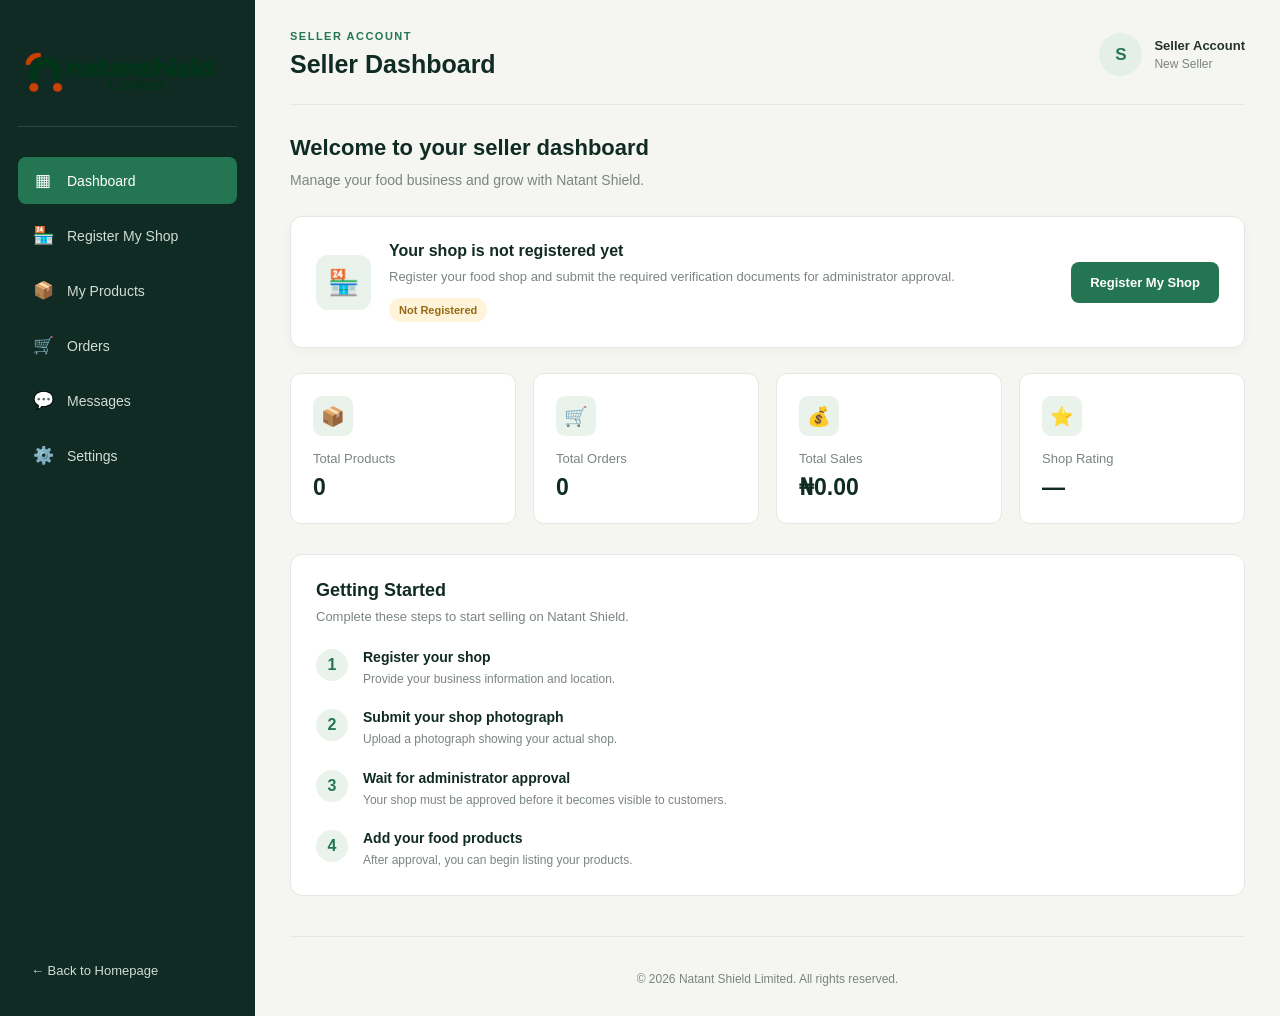
==== Seller/seller.html @ 975fc5e2 "first commit" ====
<!DOCTYPE html>
<html lang="en">

<head>
    <meta charset="UTF-8">
    <meta name="viewport" content="width=device-width, initial-scale=1.0">

    <title>Seller Portal | Natant Shield Limited</title>

    <link rel="stylesheet" href="seller.css">
</head>

<body>

    <div class="seller-layout">

        <!-- SIDEBAR -->
        <aside class="seller-sidebar">

            <div class="seller-brand">
                <img src="../Assets/Logo.png" alt="Natant Shield Logo">
                <div>
                </div>
            </div>

            <nav class="seller-navigation">

                <a href="#dashboard" class="nav-link active">
                    <span>▦</span>
                    Dashboard
                </a>

                <a href="#shop-registration" class="nav-link">
                    <span>🏪</span>
                    Register My Shop
                </a>

                <a href="#products" class="nav-link">
                    <span>📦</span>
                    My Products
                </a>

                <a href="#orders" class="nav-link">
                    <span>🛒</span>
                    Orders
                </a>

                <a href="#messages" class="nav-link">
                    <span>💬</span>
                    Messages
                </a>

                <a href="#settings" class="nav-link">
                    <span>⚙️</span>
                    Settings
                </a>

            </nav>

            <div class="sidebar-bottom">
                <a href="../index.html" class="back-home">
                    ← Back to Homepage
                </a>
            </div>

        </aside>


        <!-- MAIN CONTENT -->
        <main class="seller-main">

            <!-- TOP BAR -->
            <header class="seller-topbar">

                <div>
                    <p class="welcome-label">SELLER ACCOUNT</p>
                    <h1>Seller Dashboard</h1>
                </div>

                <div class="seller-profile">
                    <div class="profile-avatar">S</div>
                    <div>
                        <h3>Seller Account</h3>
                        <p>New Seller</p>
                    </div>
                </div>

            </header>


            <!-- DASHBOARD -->
            <section id="dashboard" class="seller-section">

                <div class="dashboard-heading">
                    <div>
                        <h2>Welcome to your seller dashboard</h2>
                        <p>
                            Manage your food business and grow with Natant Shield.
                        </p>
                    </div>
                </div>


                <!-- SHOP STATUS -->
                <div class="shop-status-card">

                    <div class="status-icon">🏪</div>

                    <div class="status-information">
                        <h3>Your shop is not registered yet</h3>

                        <p>
                            Register your food shop and submit the required
                            verification documents for administrator approval.
                        </p>

                        <span class="status-badge pending">
                            Not Registered
                        </span>
                    </div>

                    <a href="#shop-registration" class="primary-button">
                        Register My Shop
                    </a>

                </div>


                <!-- OVERVIEW CARDS -->
                <div class="overview-grid">

                    <div class="overview-card">
                        <span class="overview-icon">📦</span>
                        <p>Total Products</p>
                        <h2>0</h2>
                    </div>

                    <div class="overview-card">
                        <span class="overview-icon">🛒</span>
                        <p>Total Orders</p>
                        <h2>0</h2>
                    </div>

                    <div class="overview-card">
                        <span class="overview-icon">💰</span>
                        <p>Total Sales</p>
                        <h2>₦0.00</h2>
                    </div>

                    <div class="overview-card">
                        <span class="overview-icon">⭐</span>
                        <p>Shop Rating</p>
                        <h2>—</h2>
                    </div>

                </div>


                <!-- GETTING STARTED -->
                <div class="getting-started">

                    <h2>Getting Started</h2>

                    <p>Complete these steps to start selling on Natant Shield.</p>

                    <div class="getting-started-list">

                        <div class="getting-started-item">
                            <span>1</span>
                            <div>
                                <h3>Register your shop</h3>
                                <p>Provide your business information and location.</p>
                            </div>
                        </div>

                        <div class="getting-started-item">
                            <span>2</span>
                            <div>
                                <h3>Submit your shop photograph</h3>
                                <p>Upload a photograph showing your actual shop.</p>
                            </div>
                        </div>

                        <div class="getting-started-item">
                            <span>3</span>
                            <div>
                                <h3>Wait for administrator approval</h3>
                                <p>Your shop must be approved before it becomes visible to customers.</p>
                            </div>
                        </div>

                        <div class="getting-started-item">
                            <span>4</span>
                            <div>
                                <h3>Add your food products</h3>
                                <p>After approval, you can begin listing your products.</p>
                            </div>
                        </div>

                    </div>

                </div>

            </section>


            <!-- SHOP REGISTRATION -->
            <section id="shop-registration" class="seller-section">

                <div class="page-heading">
                    <h2>Register Your Shop</h2>
                    <p>
                        Tell us about your food business.
                    </p>
                </div>

                <div class="information-card">

                    <div class="information-heading">
                        <h3>Shop Registration</h3>
                        <p>
                            All shop registrations are reviewed by Natant Shield administrators.
                        </p>
                    </div>

                    <form id="shopRegistrationForm">

                        <div class="form-group">
                            <label for="shopName">Shop Name</label>
                            <input
                                type="text"
                                id="shopName"
                                placeholder="Enter your shop name"
                                required
                            >
                        </div>

                        <div class="form-group">
                            <label for="ownerName">Shop Owner's Full Name</label>
                            <input
                                type="text"
                                id="ownerName"
                                placeholder="Enter your full name"
                                required
                            >
                        </div>

                        <div class="form-row">

                            <div class="form-group">
                                <label for="sellerEmail">Email Address</label>
                                <input
                                    type="email"
                                    id="sellerEmail"
                                    placeholder="Enter your email"
                                    required
                                >
                            </div>

                            <div class="form-group">
                                <label for="sellerPhone">Phone Number</label>
                                <input
                                    type="tel"
                                    id="sellerPhone"
                                    placeholder="Enter your phone number"
                                    required
                                >
                            </div>

                        </div>

                        <div class="form-group">
                            <label for="shopDescription">About Your Shop</label>
                            <textarea
                                id="shopDescription"
                                rows="4"
                                placeholder="Describe the food items your shop sells..."
                                required
                            ></textarea>
                        </div>

                        <div class="form-row">

                            <div class="form-group">
                                <label for="shopState">State</label>
                                <select id="shopState" required>
                                    <option value="">Select state</option>
                                </select>
                            </div>

                            <div class="form-group">
                                <label for="shopCity">City / Town</label>
                                <input
                                    type="text"
                                    id="shopCity"
                                    placeholder="Enter your city or town"
                                    required
                                >
                            </div>

                        </div>

                        <div class="form-group">
                            <label for="shopAddress">Full Shop Address</label>
                            <textarea
                                id="shopAddress"
                                rows="3"
                                placeholder="Enter your actual shop address"
                                required
                            ></textarea>
                        </div>


                        <!-- SHOP PHOTOGRAPH -->
                        <div class="form-group">

                            <label for="shopPhotograph">
                                Photograph of Your Actual Shop
                            </label>

                            <div class="upload-box">

                                <span class="upload-icon">📷</span>

                                <p>
                                    Upload a clear photograph of your actual shop.
                                </p>

                                <input
                                    type="file"
                                    id="shopPhotograph"
                                    accept="image/*"
                                    required
                                >

                                <small>
                                    The photograph will be reviewed by our administrators.
                                </small>

                            </div>

                        </div>


                        <!-- TERMS -->
                        <div class="terms-box">

                            <label class="terms-label">
                                <input
                                    type="checkbox"
                                    id="sellerTerms"
                                    required
                                >

                                <span>
                                    I confirm that the information provided is
                                    accurate and that the photograph represents
                                    my actual shop. I understand that deliberate
                                    misrepresentation may result in rejection,
                                    suspension or revocation of my shop access,
                                    subject to Natant Shield's applicable policies
                                    and terms.
                                </span>

                            </label>

                        </div>

                        <div id="registrationMessage" class="form-message"></div>

                        <button type="submit" class="primary-button">
                            Submit Shop Registration
                        </button>

                    </form>

                </div>

            </section>


            <!-- PRODUCTS -->
            <section id="products" class="seller-section">

                <div class="page-heading">
                    <h2>My Products</h2>
                    <p>Manage the food items listed in your shop.</p>
                </div>

                <div class="empty-state">
                    <span>📦</span>
                    <h3>No Products Yet</h3>
                    <p>
                        Your shop must be approved before you can add products.
                    </p>
                </div>

            </section>


            <!-- ORDERS -->
            <section id="orders" class="seller-section">

                <div class="page-heading">
                    <h2>Orders</h2>
                    <p>View and manage customer orders.</p>
                </div>

                <div class="empty-state">
                    <span>🛒</span>
                    <h3>No Orders Yet</h3>
                    <p>Your customer orders will appear here.</p>
                </div>

            </section>


            <!-- MESSAGES -->
            <section id="messages" class="seller-section">

                <div class="page-heading">
                    <h2>Messages</h2>
                    <p>Communicate with your customers.</p>
                </div>

                <div class="empty-state">
                    <span>💬</span>
                    <h3>No Messages Yet</h3>
                    <p>Your customer conversations will appear here.</p>
                </div>

            </section>


            <!-- SETTINGS -->
            <section id="settings" class="seller-section">

                <div class="page-heading">
                    <h2>Account Settings</h2>
                    <p>Manage your seller account information.</p>
                </div>

                <div class="empty-state">
                    <span>⚙️</span>
                    <h3>Settings</h3>
                    <p>Account settings will be available here.</p>
                </div>

            </section>


            <footer class="seller-footer">
                <p>
                    © 2026 Natant Shield Limited. All rights reserved.
                </p>
            </footer>

        </main>

    </div>

    <script src="../Shared/data.js"></script>
    <script src="seller.js"></script>

</body>

</html>
---- Seller/seller.css ----
/* ========================================
   NATANT SHIELD LIMITED
   SELLER PORTAL STYLING
======================================== */


/* GLOBAL SETTINGS */

* {
    margin: 0;
    padding: 0;
    box-sizing: border-box;
}

:root {
    --primary: #102A24;
    --secondary: #247653;
    --secondary-dark: #195C40;
    --gold: #D6A75D;
    --background: #F5F6F2;
    --white: #FFFFFF;
    --text: #26332D;
    --muted: #7B8580;
    --border: #E2E8E3;
    --danger: #C74646;
}

body {
    font-family: Arial, Helvetica, sans-serif;
    background: var(--background);
    color: var(--text);
    min-height: 100vh;
}

button,
input,
textarea,
select {
    font: inherit;
}

a {
    text-decoration: none;
    color: inherit;
}


/* ========================================
   MAIN LAYOUT
======================================== */

.seller-layout {
    display: flex;
    min-height: 100vh;
}


/* ========================================
   SIDEBAR
======================================== */

.seller-sidebar {
    width: 255px;
    min-height: 100vh;
    background: var(--primary);
    color: var(--white);
    padding: 25px 18px;
    display: flex;
    flex-direction: column;
    flex-shrink: 0;
}

.seller-brand {
    display: flex;
    align-items: center;
    gap: 5px;
    padding: 0 1px 1px;
    border-bottom: 1px solid rgba(255,255,255,0.12);
}

.seller-brand img {
    width: 200px;
    height: 100px;
    object-fit: contain;
    border-radius: 8px;
}

.seller-brand h2 {
    font-size: 17px;
    font-weight: 700;
}

.seller-brand p {
    color: #B8C8BF;
    font-size: 12px;
    margin-top: 4px;
}


/* NAVIGATION */

.seller-navigation {
    display: flex;
    flex-direction: column;
    gap: 8px;
    margin-top: 30px;
}

.nav-link {
    display: flex;
    align-items: center;
    gap: 13px;
    padding: 13px 14px;
    border-radius: 8px;
    color: #D2DDD6;
    font-size: 14px;
    transition: 0.25s ease;
}

.nav-link span {
    width: 22px;
    font-size: 17px;
    text-align: center;
}

.nav-link:hover,
.nav-link.active {
    background: var(--secondary);
    color: var(--white);
}

.sidebar-bottom {
    margin-top: auto;
    padding-top: 25px;
}

.back-home {
    display: block;
    padding: 13px;
    border-radius: 8px;
    color: #D2DDD6;
    font-size: 13px;
    transition: 0.25s ease;
}

.back-home:hover {
    background: rgba(255,255,255,0.1);
    color: var(--white);
}


/* ========================================
   MAIN CONTENT
======================================== */

.seller-main {
    flex: 1;
    min-width: 0;
    padding: 30px 35px;
}


/* TOPBAR */

.seller-topbar {
    display: flex;
    justify-content: space-between;
    align-items: center;
    gap: 20px;
    padding-bottom: 25px;
    border-bottom: 1px solid var(--border);
    margin-bottom: 30px;
}

.welcome-label {
    color: var(--secondary);
    font-size: 11px;
    font-weight: 700;
    letter-spacing: 1.5px;
    margin-bottom: 8px;
}

.seller-topbar h1 {
    font-size: 25px;
    color: var(--primary);
}

.seller-profile {
    display: flex;
    align-items: center;
    gap: 12px;
}

.profile-avatar {
    width: 43px;
    height: 43px;
    background: #E4EFE7;
    color: var(--secondary);
    display: flex;
    justify-content: center;
    align-items: center;
    border-radius: 50%;
    font-weight: 700;
    font-size: 17px;
}

.seller-profile h3 {
    font-size: 13px;
}

.seller-profile p {
    font-size: 12px;
    color: var(--muted);
    margin-top: 4px;
}


/* ========================================
   PAGE SECTIONS
======================================== */

.seller-section {
    display: none;
    animation: sectionFade 0.3s ease;
}

.seller-section:first-of-type {
    display: block;
}

@keyframes sectionFade {
    from {
        opacity: 0;
        transform: translateY(5px);
    }

    to {
        opacity: 1;
        transform: translateY(0);
    }
}

.dashboard-heading,
.page-heading {
    margin-bottom: 25px;
}

.dashboard-heading h2,
.page-heading h2 {
    font-size: 22px;
    color: var(--primary);
    margin-bottom: 8px;
}

.dashboard-heading p,
.page-heading p {
    font-size: 14px;
    color: var(--muted);
    line-height: 1.6;
}


/* ========================================
   SHOP STATUS CARD
======================================== */

.shop-status-card {
    display: flex;
    align-items: center;
    gap: 18px;
    background: var(--white);
    padding: 25px;
    border: 1px solid var(--border);
    border-radius: 12px;
    margin-bottom: 25px;
    box-shadow: 0 3px 12px rgba(16,42,36,0.03);
}

.status-icon {
    width: 55px;
    height: 55px;
    border-radius: 12px;
    background: #EAF2EC;
    display: flex;
    align-items: center;
    justify-content: center;
    font-size: 25px;
    flex-shrink: 0;
}

.status-information {
    flex: 1;
}

.status-information h3 {
    color: var(--primary);
    font-size: 16px;
    margin-bottom: 7px;
}

.status-information p {
    font-size: 13px;
    color: var(--muted);
    line-height: 1.6;
    margin-bottom: 10px;
}

.status-badge {
    display: inline-block;
    padding: 6px 10px;
    border-radius: 20px;
    font-size: 11px;
    font-weight: 700;
}

.status-badge.pending {
    background: #FFF3D9;
    color: #966A16;
}


/* ========================================
   BUTTONS
======================================== */

.primary-button {
    display: inline-flex;
    justify-content: center;
    align-items: center;
    border: none;
    border-radius: 8px;
    background: var(--secondary);
    color: var(--white);
    padding: 13px 19px;
    font-size: 13px;
    font-weight: 600;
    cursor: pointer;
    transition: 0.25s ease;
}

.primary-button:hover {
    background: var(--secondary-dark);
    transform: translateY(-2px);
    box-shadow: 0 5px 14px rgba(16,42,36,0.15);
}


/* ========================================
   OVERVIEW CARDS
======================================== */

.overview-grid {
    display: grid;
    grid-template-columns: repeat(4, minmax(0, 1fr));
    gap: 17px;
    margin-bottom: 30px;
}

.overview-card {
    background: var(--white);
    border: 1px solid var(--border);
    border-radius: 11px;
    padding: 22px;
    transition: 0.25s ease;
}

.overview-card:hover {
    transform: translateY(-4px);
    box-shadow: 0 7px 18px rgba(16,42,36,0.07);
}

.overview-icon {
    display: inline-flex;
    width: 40px;
    height: 40px;
    align-items: center;
    justify-content: center;
    background: #EAF2EC;
    border-radius: 9px;
    font-size: 19px;
    margin-bottom: 15px;
}

.overview-card p {
    color: var(--muted);
    font-size: 13px;
    margin-bottom: 8px;
}

.overview-card h2 {
    font-size: 23px;
    color: var(--primary);
}


/* ========================================
   GETTING STARTED
======================================== */

.getting-started {
    background: var(--white);
    padding: 25px;
    border: 1px solid var(--border);
    border-radius: 12px;
}

.getting-started > h2 {
    font-size: 18px;
    color: var(--primary);
    margin-bottom: 8px;
}

.getting-started > p {
    color: var(--muted);
    font-size: 13px;
    margin-bottom: 25px;
}

.getting-started-list {
    display: flex;
    flex-direction: column;
    gap: 20px;
}

.getting-started-item {
    display: flex;
    align-items: flex-start;
    gap: 15px;
}

.getting-started-item > span {
    display: flex;
    align-items: center;
    justify-content: center;
    width: 32px;
    height: 32px;
    border-radius: 50%;
    background: #EAF2EC;
    color: var(--secondary);
    font-weight: 700;
    flex-shrink: 0;
}

.getting-started-item h3 {
    font-size: 14px;
    margin-bottom: 5px;
    color: var(--primary);
}

.getting-started-item p {
    font-size: 12px;
    color: var(--muted);
    line-height: 1.6;
}


/* ========================================
   REGISTRATION FORM
======================================== */

.information-card {
    max-width: 850px;
    background: var(--white);
    border: 1px solid var(--border);
    border-radius: 12px;
    padding: 28px;
}

.information-heading {
    padding-bottom: 20px;
    margin-bottom: 25px;
    border-bottom: 1px solid var(--border);
}

.information-heading h3 {
    color: var(--primary);
    font-size: 18px;
    margin-bottom: 7px;
}

.information-heading p {
    font-size: 13px;
    color: var(--muted);
    line-height: 1.6;
}

.form-group {
    display: flex;
    flex-direction: column;
    gap: 9px;
    margin-bottom: 20px;
}

.form-group label {
    font-size: 13px;
    font-weight: 600;
    color: var(--text);
}

.form-group input,
.form-group textarea,
.form-group select {
    width: 100%;
    padding: 13px 14px;
    border: 1px solid var(--border);
    border-radius: 7px;
    background: #FAFBF9;
    color: var(--text);
    outline: none;
    font-size: 13px;
    transition: 0.2s ease;
}

.form-group input:focus,
.form-group textarea:focus,
.form-group select:focus {
    border-color: var(--secondary);
    box-shadow: 0 0 0 3px rgba(36,118,83,0.09);
    background: var(--white);
}

.form-group textarea {
    resize: vertical;
    line-height: 1.6;
}

.form-row {
    display: grid;
    grid-template-columns: repeat(2, minmax(0, 1fr));
    gap: 18px;
}


/* ========================================
   PHOTOGRAPH UPLOAD
======================================== */

.upload-box {
    border: 2px dashed #C8D8CC;
    border-radius: 10px;
    background: #FAFCFA;
    padding: 25px;
    text-align: center;
}

.upload-icon {
    display: block;
    font-size: 30px;
    margin-bottom: 12px;
}

.upload-box p {
    font-size: 13px;
    color: var(--text);
    margin-bottom: 15px;
}

.upload-box input {
    display: block;
    max-width: 100%;
    margin: 0 auto 12px;
    font-size: 12px;
}

.upload-box small {
    display: block;
    color: var(--muted);
    font-size: 11px;
    line-height: 1.5;
}


/* ========================================
   TERMS AND CONDITIONS
======================================== */

.terms-box {
    padding: 17px;
    background: #F5F8F5;
    border: 1px solid var(--border);
    border-radius: 8px;
    margin-bottom: 22px;
}

.terms-label {
    display: flex;
    align-items: flex-start;
    gap: 12px;
    font-size: 12px;
    color: var(--text);
    line-height: 1.7;
    cursor: pointer;
}

.terms-label input {
    margin-top: 4px;
    accent-color: var(--secondary);
    flex-shrink: 0;
}

.form-message {
    margin-bottom: 15px;
    font-size: 13px;
    line-height: 1.5;
}


/* ========================================
   EMPTY STATES
======================================== */

.empty-state {
    background: var(--white);
    border: 1px solid var(--border);
    border-radius: 12px;
    padding: 55px 20px;
    text-align: center;
}

.empty-state > span {
    display: block;
    font-size: 40px;
    margin-bottom: 15px;
}

.empty-state h3 {
    color: var(--primary);
    font-size: 17px;
    margin-bottom: 8px;
}

.empty-state p {
    font-size: 13px;
    color: var(--muted);
    line-height: 1.6;
}


/* ========================================
   FOOTER
======================================== */

.seller-footer {
    padding-top: 35px;
    margin-top: 40px;
    border-top: 1px solid var(--border);
    text-align: center;
}

.seller-footer p {
    font-size: 12px;
    color: var(--muted);
}


/* ========================================
   RESPONSIVE DESIGN
======================================== */

@media (max-width: 1100px) {

    .overview-grid {
        grid-template-columns: repeat(2, minmax(0, 1fr));
    }

    .seller-main {
        padding: 25px;
    }

}

@media (max-width: 800px) {

    .seller-sidebar {
        width: 210px;
    }

    .shop-status-card {
        flex-wrap: wrap;
    }

}

@media (max-width: 600px) {

    .seller-layout {
        flex-direction: column;
    }

    .seller-sidebar {
        width: 100%;
        min-height: auto;
        padding: 15px;
    }

    .seller-brand {
        padding-bottom: 15px;
    }

    .seller-navigation {
        flex-direction: row;
        flex-wrap: wrap;
        margin-top: 15px;
        gap: 7px;
    }

    .nav-link {
        padding: 9px 11px;
        font-size: 11px;
        gap: 6px;
    }

    .nav-link span {
        font-size: 14px;
        width: auto;
    }

    .sidebar-bottom {
        margin-top: 12px;
        padding-top: 10px;
    }

    .seller-main {
        padding: 20px 15px;
    }

    .seller-topbar {
        align-items: flex-start;
        flex-direction: column;
        gap: 15px;
    }

    .seller-topbar h1 {
        font-size: 21px;
    }

    .dashboard-heading h2,
    .page-heading h2 {
        font-size: 19px;
    }

    .overview-grid {
        grid-template-columns: repeat(2, minmax(0, 1fr));
        gap: 10px;
    }

    .overview-card {
        padding: 15px;
    }

    .overview-card h2 {
        font-size: 20px;
    }

    .shop-status-card {
        padding: 18px;
    }

    .shop-status-card .primary-button {
        width: 100%;
    }

    .form-row {
        grid-template-columns: 1fr;
        gap: 0;
    }

    .information-card {
        padding: 18px;
    }

    .getting-started {
        padding: 18px;
    }

}


/* ========================================
   BUTTON HOVER EFFECTS
======================================== */

button,
.primary-button,
.nav-link,
.back-home {
    transition:
        background-color 0.25s ease,
        color 0.25s ease,
        border-color 0.25s ease,
        box-shadow 0.25s ease,
        transform 0.25s ease;
}

button:hover:not(:disabled) {
    cursor: pointer;
}

.primary-button:hover {
    transform: translateY(-2px);
    box-shadow: 0 5px 14px rgba(16,42,36,0.15);
}

.nav-link:hover,
.back-home:hover {
    transform: translateX(3px);
}

button:focus-visible,
a:focus-visible {
    outline: 3px solid var(--gold);
    outline-offset: 3px;
}

@media (prefers-reduced-motion: reduce) {

    *,
    *::before,
    *::after {
        scroll-behavior: auto !important;
        animation-duration: 0.01ms !important;
        transition-duration: 0.01ms !important;
    }

}
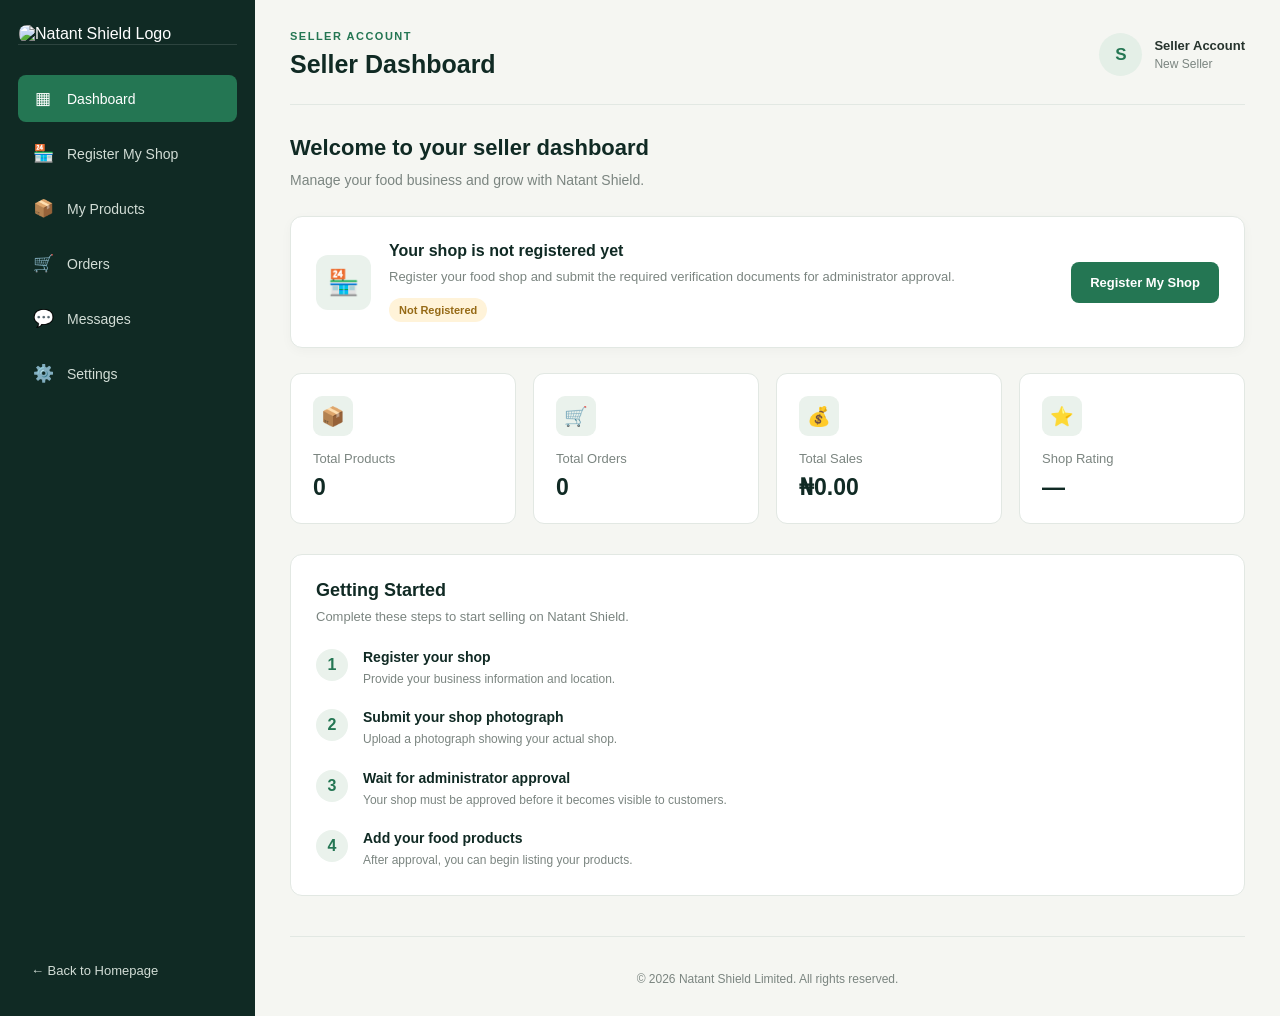
==== commit f266bce5: "project 2.0" ====
--- a/Seller/seller.html
+++ b/Seller/seller.html
@@ -19,9 +19,9 @@
         <aside class="seller-sidebar">
 
             <div class="seller-brand">
-                <img src="../Assets/Logo.png" alt="Natant Shield Logo">
-                <div>
-                </div>
+                <a href="/index.html" class="seller-logo-link" title="Return to Natant Shield Homepage">
+                    <img src="../Assets/logo.png" alt="Natant Shield Logo">
+                </a>
             </div>
 
             <nav class="seller-navigation">
@@ -59,9 +59,9 @@
             </nav>
 
             <div class="sidebar-bottom">
-                <a href="../index.html" class="back-home">
-                    ← Back to Homepage
-                </a>
+               <a href="/index.html" class="back-home">
+                   ← Back to Homepage
+               </a>
             </div>
 
         </aside>
